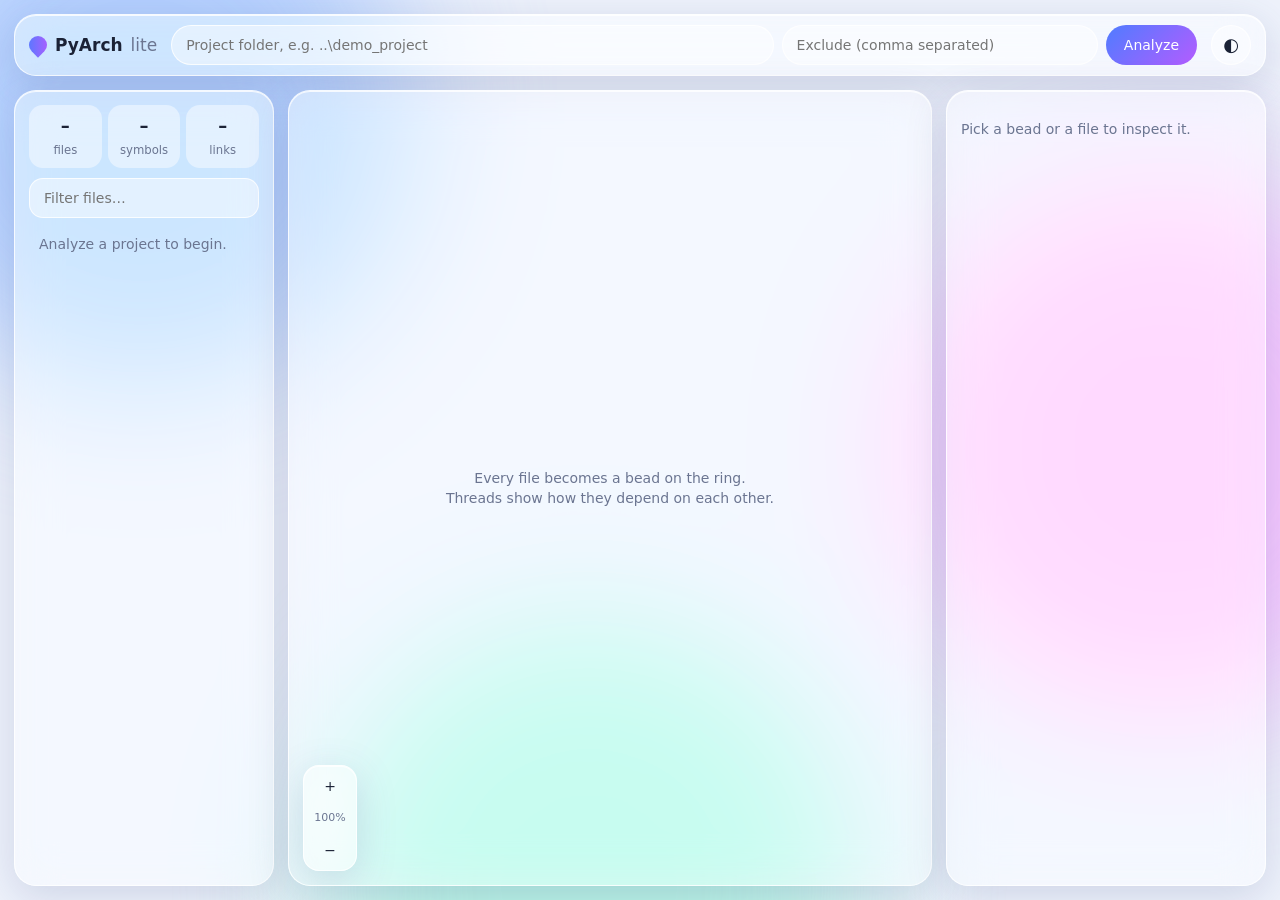
==== frontendlow/index.html @ 19272643 "low weight front end updated" ====
<!doctype html>
<html lang="en" data-theme="light">
<head>
  <meta charset="utf-8">
  <meta name="viewport" content="width=device-width, initial-scale=1">
  <title>PyArch Graph · Lite</title>
  <link rel="stylesheet" href="style.css">
  <script>document.documentElement.dataset.theme = localStorage.getItem("pyarch-lite-theme") || (matchMedia("(prefers-color-scheme: dark)").matches ? "dark" : "light");</script>
</head>
<body>
  <div class="blobs" aria-hidden="true"><i></i><i></i><i></i></div>

  <header class="glass topbar">
    <div class="brand"><span class="drop"></span><b>PyArch</b><span class="muted">lite</span></div>
    <form id="scan-form" class="scan">
      <input id="path" placeholder="Project folder, e.g. ..\demo_project" required>
      <input id="exclude" placeholder="Exclude (comma separated)">
      <button class="pill primary" type="submit">Analyze</button>
    </form>
    <button id="theme" class="pill round" type="button" aria-label="Toggle theme">◐</button>
  </header>

  <div id="progress" class="progress" hidden><span></span></div>

  <main class="layout">
    <aside class="glass panel">
      <div class="stats" id="stats">
        <div><b>–</b><small>files</small></div>
        <div><b>–</b><small>symbols</small></div>
        <div><b>–</b><small>links</small></div>
      </div>
      <input id="filter" class="filter" placeholder="Filter files…">
      <ul id="files" class="files"><li class="muted">Analyze a project to begin.</li></ul>
    </aside>

    <section class="glass ring-wrap">
      <svg id="ring" viewBox="-500 -500 1000 1000" role="img" aria-label="Dependency ring"></svg>
      <div class="zoom glass">
        <button type="button" data-zoom="in" aria-label="Zoom in" title="Zoom in (+)">+</button>
        <button type="button" data-zoom="fit" id="zoom-level" aria-label="Fit ring" title="Fit (0)">100%</button>
        <button type="button" data-zoom="out" aria-label="Zoom out" title="Zoom out (−)">−</button>
      </div>
      <p id="hint" class="hint">Every file becomes a bead on the ring.<br>Threads show how they depend on each other.</p>
      <a id="export" class="pill export" hidden download>Export JSON</a>
    </section>

    <aside class="glass panel inspector" id="inspector">
      <p class="muted">Pick a bead or a file to inspect it.</p>
    </aside>
  </main>

  <div id="toast" class="glass toast" hidden></div>
  <script src="app.js"></script>
</body>
</html>
---- frontendlow/style.css ----
:root {
  --bg: #eef2fb;
  --text: #1b2236;
  --muted: #6b7591;
  --glass: rgba(255, 255, 255, .45);
  --glass-edge: rgba(255, 255, 255, .8);
  --shadow: 0 10px 40px rgba(60, 80, 140, .18);
  --accent: #4f7cff;
  --accent-2: #b45cff;
  --line: rgba(79, 124, 255, .28);
  --blob1: #9fc3ff; --blob2: #f5b6ff; --blob3: #a6f0dc;
}
[data-theme="dark"] {
  --bg: #0b0f1c;
  --text: #e7ebf7;
  --muted: #8a93ad;
  --glass: rgba(30, 38, 62, .42);
  --glass-edge: rgba(255, 255, 255, .14);
  --shadow: 0 10px 40px rgba(0, 0, 0, .5);
  --accent: #7aa2ff;
  --accent-2: #d08bff;
  --line: rgba(122, 162, 255, .3);
  --blob1: #2a47b8; --blob2: #6d2a9e; --blob3: #0f6b5a;
}
* { box-sizing: border-box; }
html, body { margin: 0; height: 100%; }
body {
  font: 14px/1.45 system-ui, "Segoe UI", sans-serif;
  color: var(--text);
  background: var(--bg);
  display: flex; flex-direction: column; gap: 14px; padding: 14px;
  overflow: hidden;
  transition: background .4s, color .4s;
}
.blobs { position: fixed; inset: 0; z-index: -1; filter: blur(70px); opacity: .75; }
.blobs i { position: absolute; width: 42vmax; height: 42vmax; border-radius: 50%; animation: float 26s ease-in-out infinite alternate; }
.blobs i:nth-child(1) { background: var(--blob1); left: -10vmax; top: -12vmax; }
.blobs i:nth-child(2) { background: var(--blob2); right: -12vmax; top: 20vh; animation-delay: -9s; }
.blobs i:nth-child(3) { background: var(--blob3); left: 25vw; bottom: -20vmax; animation-delay: -17s; }
@keyframes float { to { transform: translate(6vmax, 4vmax) scale(1.1); } }
@media (prefers-reduced-motion: reduce) { .blobs i { animation: none; } }

.glass {
  background: var(--glass);
  border: 1px solid var(--glass-edge);
  border-radius: 22px;
  box-shadow: var(--shadow), inset 0 1px 0 var(--glass-edge);
  backdrop-filter: blur(22px) saturate(170%);
  -webkit-backdrop-filter: blur(22px) saturate(170%);
}
.muted { color: var(--muted); }

.topbar { display: flex; align-items: center; gap: 14px; padding: 10px 14px; }
.brand { display: flex; align-items: center; gap: 8px; font-size: 17px; white-space: nowrap; }
.drop { width: 18px; height: 18px; border-radius: 50% 50% 50% 0; transform: rotate(-45deg); background: linear-gradient(135deg, var(--accent), var(--accent-2)); }
.scan { flex: 1; display: flex; gap: 8px; }
input {
  font: inherit; color: var(--text);
  background: var(--glass); border: 1px solid var(--glass-edge); border-radius: 999px;
  padding: 9px 14px; outline: none; min-width: 0;
}
input:focus { border-color: var(--accent); box-shadow: 0 0 0 3px var(--line); }
#path { flex: 2; } #exclude { flex: 1; }
.pill {
  font: inherit; color: var(--text); cursor: pointer; text-decoration: none;
  border: 1px solid var(--glass-edge); border-radius: 999px; padding: 9px 18px;
  background: var(--glass); transition: transform .15s;
}
.pill:hover { transform: translateY(-1px); }
.pill.primary { color: #fff; border: 0; background: linear-gradient(135deg, var(--accent), var(--accent-2)); }
.pill.round { width: 40px; height: 40px; padding: 0; font-size: 18px; }

.progress { height: 4px; border-radius: 4px; background: var(--glass); overflow: hidden; margin-top: -8px; }
.progress span { display: block; height: 100%; width: 0; background: linear-gradient(90deg, var(--accent), var(--accent-2)); transition: width .3s; }

.layout { flex: 1; min-height: 0; display: grid; grid-template-columns: 260px 1fr 320px; gap: 14px; }
.panel { padding: 14px; display: flex; flex-direction: column; gap: 10px; min-height: 0; overflow: auto; }
.stats { display: grid; grid-template-columns: repeat(3, 1fr); gap: 6px; text-align: center; }
.stats div { background: var(--glass); border-radius: 14px; padding: 8px 0; }
.stats b { display: block; font-size: 18px; }
.stats small { color: var(--muted); }
.filter { border-radius: 14px; }
.files { list-style: none; margin: 0; padding: 0; overflow: auto; }
.files li { padding: 6px 10px; border-radius: 10px; cursor: pointer; overflow: hidden; text-overflow: ellipsis; white-space: nowrap; }
.files li:hover, .files li.active { background: var(--line); }
.files li small { color: var(--muted); float: right; }

.ring-wrap { position: relative; min-height: 0; display: grid; place-items: center; overflow: hidden; }
#ring { width: 100%; height: 100%; cursor: grab; touch-action: none; user-select: none; }
#ring.panning { cursor: grabbing; }
.zoom { position: absolute; left: 14px; bottom: 14px; display: flex; flex-direction: column; padding: 4px; border-radius: 16px; }
.zoom button { font: inherit; color: var(--text); background: none; border: 0; border-radius: 12px; width: 44px; height: 32px; cursor: pointer; }
.zoom button:hover { background: var(--line); }
.zoom #zoom-level { font-size: 11px; color: var(--muted); }
.hint { position: absolute; text-align: center; color: var(--muted); pointer-events: none; }
.export { position: absolute; right: 14px; bottom: 14px; }
.chord { fill: none; stroke: var(--line); stroke-width: 1.4; transition: stroke .2s, opacity .2s; }
.chord.hot { stroke: var(--accent-2); stroke-width: 2.4; }
.bead { fill: var(--accent); stroke: var(--glass-edge); stroke-width: 2; cursor: pointer; }
.bead:hover, .bead.active { fill: var(--accent-2); }
.label { fill: var(--muted); font-size: 11px; pointer-events: none; }
.label.active { fill: var(--text); font-weight: 600; }
#ring.focused .chord:not(.hot) { opacity: .12; }

.inspector h2 { margin: 0; font-size: 16px; word-break: break-all; }
.tag { display: inline-block; font-size: 11px; padding: 2px 8px; border-radius: 999px; background: var(--line); margin: 0 4px 4px 0; }
.rel { padding: 6px 8px; border-radius: 10px; background: var(--glass); margin-bottom: 4px; font-size: 12px; }
.rel b { color: var(--accent); }
pre { margin: 0; padding: 10px; border-radius: 12px; background: var(--glass); font-size: 11px; overflow: auto; max-height: 260px; }
.toast { position: fixed; left: 50%; bottom: 20px; transform: translateX(-50%); padding: 10px 18px; }

@media (max-width: 960px) {
  body { overflow: auto; }
  .layout { grid-template-columns: 1fr; }
  .ring-wrap { height: 70vh; }
  .scan { flex-wrap: wrap; }
}
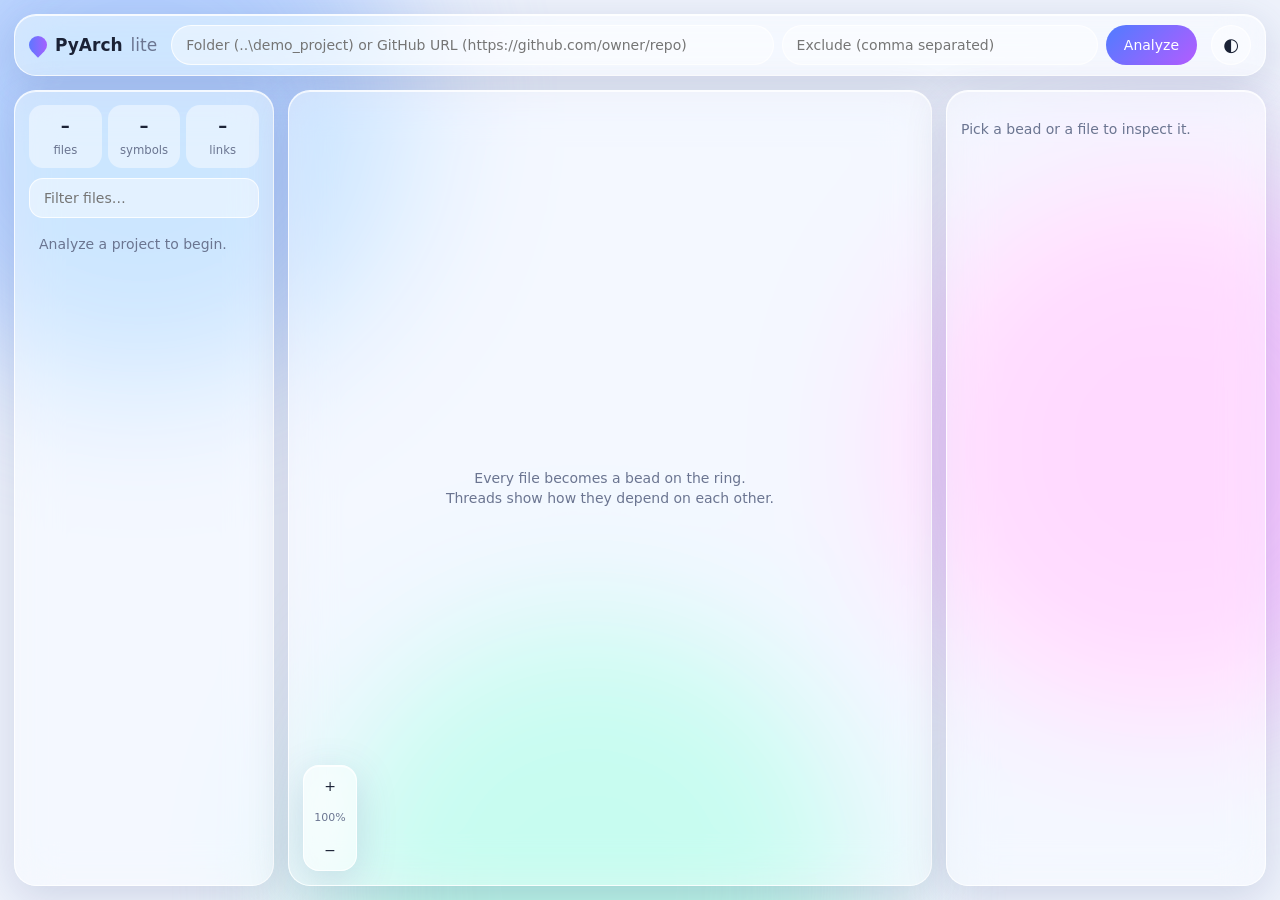
==== commit 4342ac21: "now you can add github repositories to graph a project" ====
--- a/frontendlow/index.html
+++ b/frontendlow/index.html
@@ -13,7 +13,7 @@
   <header class="glass topbar">
     <div class="brand"><span class="drop"></span><b>PyArch</b><span class="muted">lite</span></div>
     <form id="scan-form" class="scan">
-      <input id="path" placeholder="Project folder, e.g. ..\demo_project" required>
+      <input id="path" placeholder="Folder (..\demo_project) or GitHub URL (https://github.com/owner/repo)" required>
       <input id="exclude" placeholder="Exclude (comma separated)">
       <button class="pill primary" type="submit">Analyze</button>
     </form>
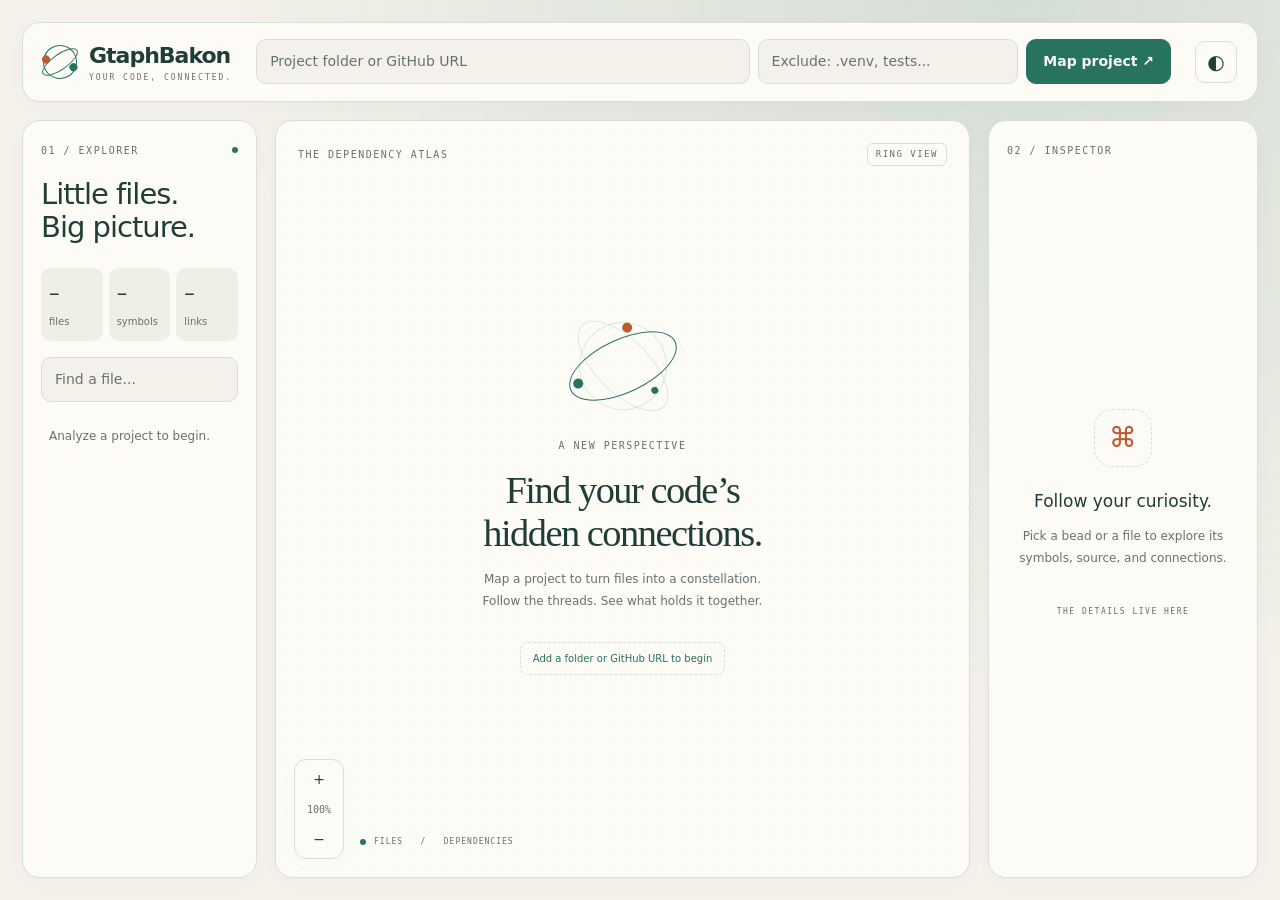
==== commit 2dc6fe51: "preferences now look creative" ====
--- a/frontendlow/index.html
+++ b/frontendlow/index.html
@@ -3,7 +3,7 @@
 <head>
   <meta charset="utf-8">
   <meta name="viewport" content="width=device-width, initial-scale=1">
-  <title>PyArch Graph · Lite</title>
+  <title>GtaphBakon · Code Atlas</title>
   <link rel="stylesheet" href="style.css">
   <script>document.documentElement.dataset.theme = localStorage.getItem("pyarch-lite-theme") || (matchMedia("(prefers-color-scheme: dark)").matches ? "dark" : "light");</script>
 </head>
@@ -11,11 +11,11 @@
   <div class="blobs" aria-hidden="true"><i></i><i></i><i></i></div>
 
   <header class="glass topbar">
-    <div class="brand"><span class="drop"></span><b>PyArch</b><span class="muted">lite</span></div>
+    <div class="brand"><span class="drop" aria-hidden="true"></span><div><b>GtaphBakon</b><small>YOUR CODE, CONNECTED.</small></div></div>
     <form id="scan-form" class="scan">
-      <input id="path" placeholder="Folder (..\demo_project) or GitHub URL (https://github.com/owner/repo)" required>
-      <input id="exclude" placeholder="Exclude (comma separated)">
-      <button class="pill primary" type="submit">Analyze</button>
+      <input id="path" aria-label="Project folder or GitHub URL" placeholder="Project folder or GitHub URL" required>
+      <input id="exclude" aria-label="Exclusions, comma separated" placeholder="Exclude: .venv, tests...">
+      <button class="pill primary" type="submit">Map project ↗</button>
     </form>
     <button id="theme" class="pill round" type="button" aria-label="Toggle theme">◐</button>
   </header>
@@ -24,28 +24,32 @@
 
   <main class="layout">
     <aside class="glass panel">
+      <div class="panel-heading"><span class="eyebrow">01 / EXPLORER</span><span class="status-dot" aria-hidden="true"></span></div>
+      <h1>Little files.<br>Big picture.</h1>
       <div class="stats" id="stats">
         <div><b>–</b><small>files</small></div>
         <div><b>–</b><small>symbols</small></div>
         <div><b>–</b><small>links</small></div>
       </div>
-      <input id="filter" class="filter" placeholder="Filter files…">
+      <input id="filter" class="filter" aria-label="Filter files" placeholder="Find a file...">
       <ul id="files" class="files"><li class="muted">Analyze a project to begin.</li></ul>
     </aside>
 
     <section class="glass ring-wrap">
+      <div class="map-heading"><span class="eyebrow">THE DEPENDENCY ATLAS</span><span class="map-badge">RING VIEW</span></div>
       <svg id="ring" viewBox="-500 -500 1000 1000" role="img" aria-label="Dependency ring"></svg>
       <div class="zoom glass">
         <button type="button" data-zoom="in" aria-label="Zoom in" title="Zoom in (+)">+</button>
         <button type="button" data-zoom="fit" id="zoom-level" aria-label="Fit ring" title="Fit (0)">100%</button>
         <button type="button" data-zoom="out" aria-label="Zoom out" title="Zoom out (−)">−</button>
       </div>
-      <p id="hint" class="hint">Every file becomes a bead on the ring.<br>Threads show how they depend on each other.</p>
+      <div id="hint" class="hint"><div class="orbit" aria-hidden="true"><i></i><i></i><i></i></div><span class="eyebrow">A NEW PERSPECTIVE</span><h2>Find your code’s<br>hidden connections.</h2><p>Map a project to turn files into a constellation.<br>Follow the threads. See what holds it together.</p><span class="hint-step">Add a folder or GitHub URL to begin</span></div>
+      <div class="map-caption"><span class="status-dot" aria-hidden="true"></span> FILES &nbsp; / &nbsp; DEPENDENCIES</div>
       <a id="export" class="pill export" hidden download>Export JSON</a>
     </section>
 
     <aside class="glass panel inspector" id="inspector">
-      <p class="muted">Pick a bead or a file to inspect it.</p>
+      <span class="eyebrow">02 / INSPECTOR</span><div class="inspector-empty"><span class="inspect-symbol" aria-hidden="true">⌘</span><h2>Follow your curiosity.</h2><p class="muted">Pick a bead or a file to explore its symbols, source, and connections.</p><span class="eyebrow">THE DETAILS LIVE HERE</span></div>
     </aside>
   </main>
 
--- a/frontendlow/style.css
+++ b/frontendlow/style.css
@@ -1,117 +1,144 @@
 :root {
-  --bg: #eef2fb;
-  --text: #1b2236;
-  --muted: #6b7591;
-  --glass: rgba(255, 255, 255, .45);
-  --glass-edge: rgba(255, 255, 255, .8);
-  --shadow: 0 10px 40px rgba(60, 80, 140, .18);
-  --accent: #4f7cff;
-  --accent-2: #b45cff;
-  --line: rgba(79, 124, 255, .28);
-  --blob1: #9fc3ff; --blob2: #f5b6ff; --blob3: #a6f0dc;
+  color-scheme: light;
+  --bg: #f3f1e9;
+  --text: #203d38;
+  --muted: #64746d;
+  --glass: #fcfbf6;
+  --glass-edge: #d9dfd4;
+  --shadow: 0 4px 18px #243f3506;
+  --accent: #287260;
+  --accent-2: #bc592f;
+  --line: #28726026;
+  --grid: #2872600c;
+  --soft: #eef0e6;
 }
 [data-theme="dark"] {
-  --bg: #0b0f1c;
-  --text: #e7ebf7;
-  --muted: #8a93ad;
-  --glass: rgba(30, 38, 62, .42);
-  --glass-edge: rgba(255, 255, 255, .14);
-  --shadow: 0 10px 40px rgba(0, 0, 0, .5);
-  --accent: #7aa2ff;
-  --accent-2: #d08bff;
-  --line: rgba(122, 162, 255, .3);
-  --blob1: #2a47b8; --blob2: #6d2a9e; --blob3: #0f6b5a;
+  color-scheme: dark;
+  --bg: #101c1a;
+  --text: #e2ebe0;
+  --muted: #9daea4;
+  --glass: #182622;
+  --glass-edge: #32453b;
+  --shadow: 0 4px 18px #00000016;
+  --accent: #8bc8ab;
+  --accent-2: #f1a078;
+  --line: #8bc8ab30;
+  --grid: #8bc8ab0c;
+  --soft: #20352c;
 }
 * { box-sizing: border-box; }
-html, body { margin: 0; height: 100%; }
+[hidden] { display: none !important; }
+html, body { margin: 0; min-height: 100%; }
 body {
-  font: 14px/1.45 system-ui, "Segoe UI", sans-serif;
+  font: 14px/1.5 "Segoe UI", system-ui, sans-serif;
   color: var(--text);
   background: var(--bg);
-  display: flex; flex-direction: column; gap: 14px; padding: 14px;
-  overflow: hidden;
-  transition: background .4s, color .4s;
+  height: 100dvh;
+  display: flex;
+  flex-direction: column;
+  gap: 18px;
+  padding: 22px;
 }
-.blobs { position: fixed; inset: 0; z-index: -1; filter: blur(70px); opacity: .75; }
-.blobs i { position: absolute; width: 42vmax; height: 42vmax; border-radius: 50%; animation: float 26s ease-in-out infinite alternate; }
-.blobs i:nth-child(1) { background: var(--blob1); left: -10vmax; top: -12vmax; }
-.blobs i:nth-child(2) { background: var(--blob2); right: -12vmax; top: 20vh; animation-delay: -9s; }
-.blobs i:nth-child(3) { background: var(--blob3); left: 25vw; bottom: -20vmax; animation-delay: -17s; }
-@keyframes float { to { transform: translate(6vmax, 4vmax) scale(1.1); } }
-@media (prefers-reduced-motion: reduce) { .blobs i { animation: none; } }
-
-.glass {
-  background: var(--glass);
-  border: 1px solid var(--glass-edge);
-  border-radius: 22px;
-  box-shadow: var(--shadow), inset 0 1px 0 var(--glass-edge);
-  backdrop-filter: blur(22px) saturate(170%);
-  -webkit-backdrop-filter: blur(22px) saturate(170%);
-}
+.blobs { position: fixed; inset: 0; pointer-events: none; z-index: -1; background: radial-gradient(ellipse at 80% 0%, var(--line), transparent 55%); }
+.blobs i { display: none; }
+.glass { background: var(--glass); border: 1px solid var(--glass-edge); border-radius: 18px; box-shadow: var(--shadow); }
 .muted { color: var(--muted); }
-
-.topbar { display: flex; align-items: center; gap: 14px; padding: 10px 14px; }
-.brand { display: flex; align-items: center; gap: 8px; font-size: 17px; white-space: nowrap; }
-.drop { width: 18px; height: 18px; border-radius: 50% 50% 50% 0; transform: rotate(-45deg); background: linear-gradient(135deg, var(--accent), var(--accent-2)); }
+.eyebrow, .map-badge, .map-caption { font: 10px/1.5 Consolas, monospace; letter-spacing: 1.5px; color: var(--muted); }
+.topbar { display: flex; align-items: center; gap: 24px; padding: 16px 20px; }
+.brand { display: flex; align-items: center; gap: 12px; white-space: nowrap; }
+.brand b { font-size: 22px; letter-spacing: -1px; }
+.brand small { display: block; font: 8px/1.6 Consolas, monospace; letter-spacing: 2px; color: var(--muted); }
+.drop { position: relative; width: 34px; height: 34px; border: 1px solid var(--accent); border-radius: 50%; transform: rotate(-35deg); }
+.drop::before { content: ""; position: absolute; inset: 8px -5px; border: 1px solid var(--accent); border-radius: 50%; }
+.drop::after { content: ""; position: absolute; width: 8px; height: 8px; top: 2px; left: 2px; border-radius: 50%; background: var(--accent-2); box-shadow: 18px 22px 0 var(--accent); }
 .scan { flex: 1; display: flex; gap: 8px; }
-input {
-  font: inherit; color: var(--text);
-  background: var(--glass); border: 1px solid var(--glass-edge); border-radius: 999px;
-  padding: 9px 14px; outline: none; min-width: 0;
-}
+input { font: inherit; color: var(--text); background: var(--bg); border: 1px solid var(--glass-edge); border-radius: 10px; padding: 11px 13px; outline: none; min-width: 0; }
+input::placeholder { color: var(--muted); opacity: 1; }
 input:focus { border-color: var(--accent); box-shadow: 0 0 0 3px var(--line); }
 #path { flex: 2; } #exclude { flex: 1; }
-.pill {
-  font: inherit; color: var(--text); cursor: pointer; text-decoration: none;
-  border: 1px solid var(--glass-edge); border-radius: 999px; padding: 9px 18px;
-  background: var(--glass); transition: transform .15s;
-}
-.pill:hover { transform: translateY(-1px); }
-.pill.primary { color: #fff; border: 0; background: linear-gradient(135deg, var(--accent), var(--accent-2)); }
-.pill.round { width: 40px; height: 40px; padding: 0; font-size: 18px; }
-
-.progress { height: 4px; border-radius: 4px; background: var(--glass); overflow: hidden; margin-top: -8px; }
-.progress span { display: block; height: 100%; width: 0; background: linear-gradient(90deg, var(--accent), var(--accent-2)); transition: width .3s; }
-
-.layout { flex: 1; min-height: 0; display: grid; grid-template-columns: 260px 1fr 320px; gap: 14px; }
-.panel { padding: 14px; display: flex; flex-direction: column; gap: 10px; min-height: 0; overflow: auto; }
-.stats { display: grid; grid-template-columns: repeat(3, 1fr); gap: 6px; text-align: center; }
-.stats div { background: var(--glass); border-radius: 14px; padding: 8px 0; }
-.stats b { display: block; font-size: 18px; }
-.stats small { color: var(--muted); }
-.filter { border-radius: 14px; }
+.pill { font: inherit; font-weight: 600; color: var(--text); cursor: pointer; text-decoration: none; border: 1px solid var(--glass-edge); border-radius: 10px; padding: 10px 16px; background: var(--glass); transition: transform .15s, background .15s; }
+.pill:hover { transform: translateY(-1px); background: var(--soft); }
+.pill.primary { color: var(--glass); border-color: var(--accent); background: var(--accent); white-space: nowrap; }
+.pill.round { width: 42px; height: 42px; padding: 0; font-size: 20px; flex-shrink: 0; }
+button:focus-visible, a:focus-visible { outline: 2px solid var(--accent-2); outline-offset: 3px; }
+.progress { height: 4px; flex-shrink: 0; border-radius: 4px; background: var(--line); overflow: hidden; margin-top: -12px; }
+.progress span { display: block; height: 100%; width: 0; background: var(--accent-2); transition: width .3s; }
+.layout { flex: 1; min-height: 0; display: grid; grid-template-columns: 235px minmax(0, 1fr) 270px; gap: 18px; }
+.panel { padding: 22px 18px; display: flex; flex-direction: column; gap: 16px; min-height: 0; overflow: auto; }
+.panel-heading { display: flex; justify-content: space-between; align-items: center; }
+.status-dot { width: 6px; height: 6px; border-radius: 50%; background: var(--accent); display: inline-block; }
+h1 { font-size: 29px; font-weight: 500; line-height: 1.15; letter-spacing: -1px; margin: 4px 0 8px; }
+.stats { display: grid; grid-template-columns: repeat(3, 1fr); gap: 6px; }
+.stats div { background: var(--soft); border-radius: 10px; padding: 10px 8px; }
+.stats b { display: block; font-size: 21px; font-weight: 500; }
+.stats small { color: var(--muted); font-size: 10px; }
+.filter { width: 100%; }
 .files { list-style: none; margin: 0; padding: 0; overflow: auto; }
-.files li { padding: 6px 10px; border-radius: 10px; cursor: pointer; overflow: hidden; text-overflow: ellipsis; white-space: nowrap; }
+.files li { padding: 9px 8px; border-radius: 8px; cursor: pointer; overflow: hidden; text-overflow: ellipsis; white-space: nowrap; font-size: 12px; }
 .files li:hover, .files li.active { background: var(--line); }
 .files li small { color: var(--muted); float: right; }
-
-.ring-wrap { position: relative; min-height: 0; display: grid; place-items: center; overflow: hidden; }
-#ring { width: 100%; height: 100%; cursor: grab; touch-action: none; user-select: none; }
+.ring-wrap { position: relative; min-height: 0; display: grid; place-items: center; overflow: hidden; background-image: radial-gradient(var(--grid) 1px, transparent 1px); background-size: 18px 18px; }
+.map-heading { position: absolute; top: 22px; left: 22px; right: 22px; display: flex; align-items: center; justify-content: space-between; gap: 12px; pointer-events: none; }
+.map-badge { border: 1px solid var(--glass-edge); border-radius: 6px; padding: 4px 8px; font-size: 9px; white-space: nowrap; }
+#ring { width: 100%; height: 100%; min-height: 0; cursor: grab; touch-action: none; user-select: none; }
 #ring.panning { cursor: grabbing; }
-.zoom { position: absolute; left: 14px; bottom: 14px; display: flex; flex-direction: column; padding: 4px; border-radius: 16px; }
-.zoom button { font: inherit; color: var(--text); background: none; border: 0; border-radius: 12px; width: 44px; height: 32px; cursor: pointer; }
+.zoom { position: absolute; left: 18px; bottom: 18px; display: flex; flex-direction: column; padding: 4px; border-radius: 12px; }
+.zoom button { font: inherit; color: var(--text); background: none; border: 0; border-radius: 8px; width: 40px; height: 30px; cursor: pointer; }
 .zoom button:hover { background: var(--line); }
-.zoom #zoom-level { font-size: 11px; color: var(--muted); }
-.hint { position: absolute; text-align: center; color: var(--muted); pointer-events: none; }
-.export { position: absolute; right: 14px; bottom: 14px; }
+.zoom #zoom-level { font: 10px Consolas, monospace; color: var(--muted); }
+.hint { position: absolute; text-align: center; pointer-events: none; max-width: 90%; }
+.hint h2 { font-family: Georgia, serif; font-size: clamp(28px, 3vw, 46px); line-height: 1.12; letter-spacing: -1.5px; font-weight: 400; margin: 14px 0; }
+.hint p { font-size: 12px; color: var(--muted); line-height: 1.8; }
+.hint-step { display: inline-block; margin-top: 18px; padding: 8px 12px; border: 1px dashed var(--glass-edge); border-radius: 8px; font-size: 10px; color: var(--accent); }
+.orbit { width: 88px; height: 88px; border: 1px solid var(--line); border-radius: 50%; margin: 0 auto 24px; position: relative; transform: rotate(-25deg); }
+.orbit::before, .orbit::after { content: ""; position: absolute; inset: 16px -15px; border: 1px solid var(--accent); border-radius: 50%; }
+.orbit::after { transform: rotate(70deg); border-color: var(--line); }
+.orbit i { position: absolute; width: 10px; height: 10px; border-radius: 50%; background: var(--accent); top: 35px; left: -10px; }
+.orbit i:nth-child(2) { background: var(--accent-2); top: 5px; left: 58px; }
+.orbit i:nth-child(3) { width: 7px; height: 7px; top: 75px; left: 58px; }
+.map-caption { position: absolute; left: 84px; bottom: 29px; display: flex; align-items: center; gap: 8px; font-size: 8px; letter-spacing: 1px; pointer-events: none; }
+.export { position: absolute; right: 18px; bottom: 18px; font-size: 11px; }
 .chord { fill: none; stroke: var(--line); stroke-width: 1.4; transition: stroke .2s, opacity .2s; }
 .chord.hot { stroke: var(--accent-2); stroke-width: 2.4; }
-.bead { fill: var(--accent); stroke: var(--glass-edge); stroke-width: 2; cursor: pointer; }
+.bead { fill: var(--accent); stroke: var(--glass); stroke-width: 2; cursor: pointer; }
 .bead:hover, .bead.active { fill: var(--accent-2); }
-.label { fill: var(--muted); font-size: 11px; pointer-events: none; }
+.label { fill: var(--muted); font: 11px Consolas, monospace; pointer-events: none; }
 .label.active { fill: var(--text); font-weight: 600; }
 #ring.focused .chord:not(.hot) { opacity: .12; }
-
-.inspector h2 { margin: 0; font-size: 16px; word-break: break-all; }
-.tag { display: inline-block; font-size: 11px; padding: 2px 8px; border-radius: 999px; background: var(--line); margin: 0 4px 4px 0; }
-.rel { padding: 6px 8px; border-radius: 10px; background: var(--glass); margin-bottom: 4px; font-size: 12px; }
+.inspector h2 { margin: 0; font-size: 17px; font-weight: 500; overflow-wrap: anywhere; }
+.inspector-empty { margin: auto 0; padding: 35px 0; text-align: center; }
+.inspect-symbol { display: grid; place-items: center; width: 58px; height: 58px; border: 1px dashed var(--glass-edge); border-radius: 18px; color: var(--accent-2); font-size: 28px; margin: 0 auto 22px; }
+.inspector-empty p { font-size: 12px; line-height: 1.8; margin: 12px 0 30px; }
+.inspector-empty .eyebrow { font-size: 8px; }
+.inspector h4 { margin: 10px 0 0; font-size: 12px; }
+.tag { display: inline-block; font-size: 10px; padding: 3px 8px; border-radius: 6px; background: var(--line); margin: 0 4px 4px 0; overflow-wrap: anywhere; }
+.rel { padding: 8px; border-radius: 8px; background: var(--soft); margin-bottom: 4px; font-size: 12px; overflow-wrap: anywhere; }
 .rel b { color: var(--accent); }
-pre { margin: 0; padding: 10px; border-radius: 12px; background: var(--glass); font-size: 11px; overflow: auto; max-height: 260px; }
-.toast { position: fixed; left: 50%; bottom: 20px; transform: translateX(-50%); padding: 10px 18px; }
-
+pre { margin: 0; padding: 10px; border-radius: 10px; background: var(--soft); font-size: 11px; overflow: auto; max-height: 260px; flex-shrink: 0; }
+.toast { position: fixed; left: 50%; bottom: 20px; transform: translateX(-50%); padding: 12px 18px; max-width: calc(100% - 32px); z-index: 5; }
+@media (max-width: 1200px) {
+  .topbar { flex-wrap: wrap; gap: 16px; }
+  .scan { order: 3; flex-basis: 100%; }
+  .topbar > .round { margin-left: auto; }
+  .layout { grid-template-columns: 210px minmax(0, 1fr) 225px; gap: 12px; }
+  .map-caption { display: none; }
+}
 @media (max-width: 960px) {
-  body { overflow: auto; }
+  body { height: auto; min-height: 100dvh; padding: 14px; }
   .layout { grid-template-columns: 1fr; }
-  .ring-wrap { height: 70vh; }
+  .ring-wrap { height: 70vh; min-height: 480px; }
+  .files { max-height: 220px; }
+  .panel h1 br { display: none; }
+  .inspector-empty { padding: 20px 0; }
+}
+@media (max-width: 560px) {
   .scan { flex-wrap: wrap; }
+  #path { flex-basis: 100%; }
+  #exclude { flex: 1; width: 0; }
+  .topbar { padding: 16px; }
+  .map-heading { left: 16px; right: 16px; }
+  .map-heading .eyebrow { font-size: 8px; }
 }
+@media (prefers-reduced-motion: reduce) {
+  *, *::before, *::after { transition: none !important; }
+}
